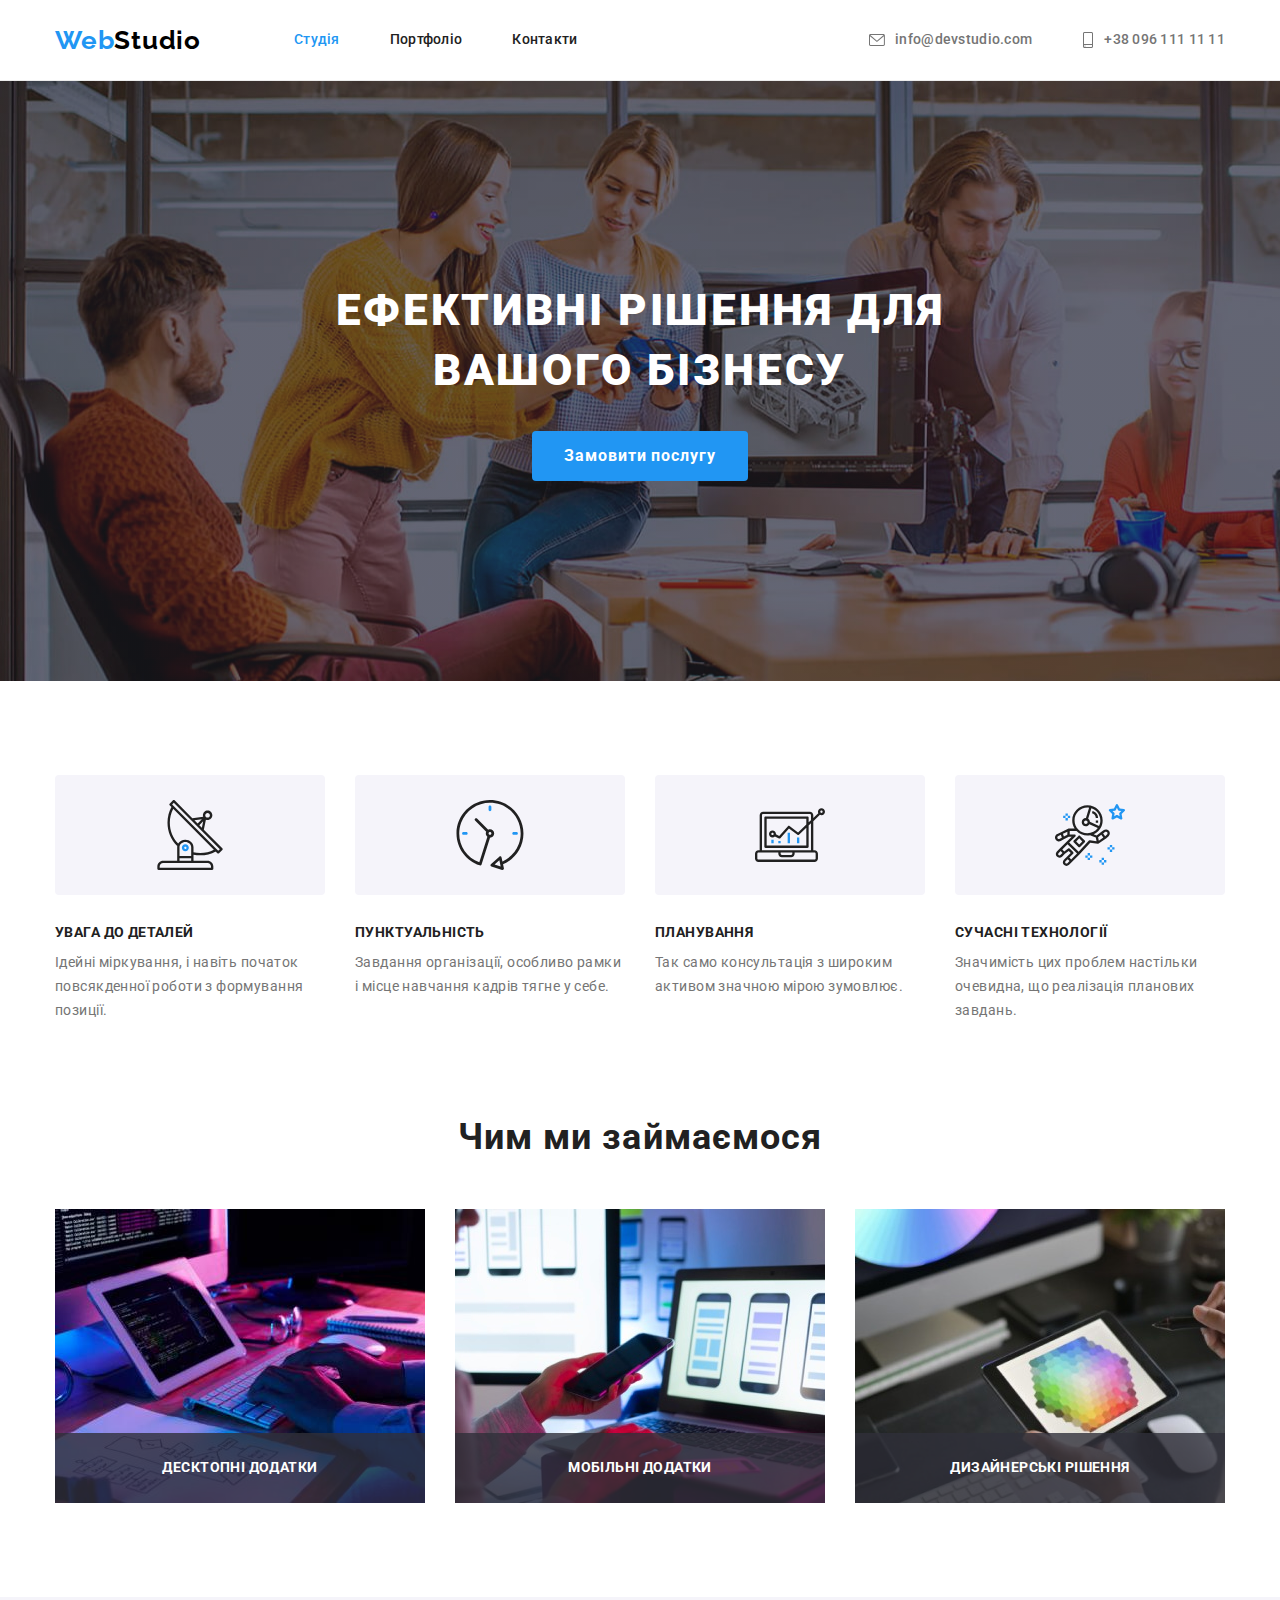
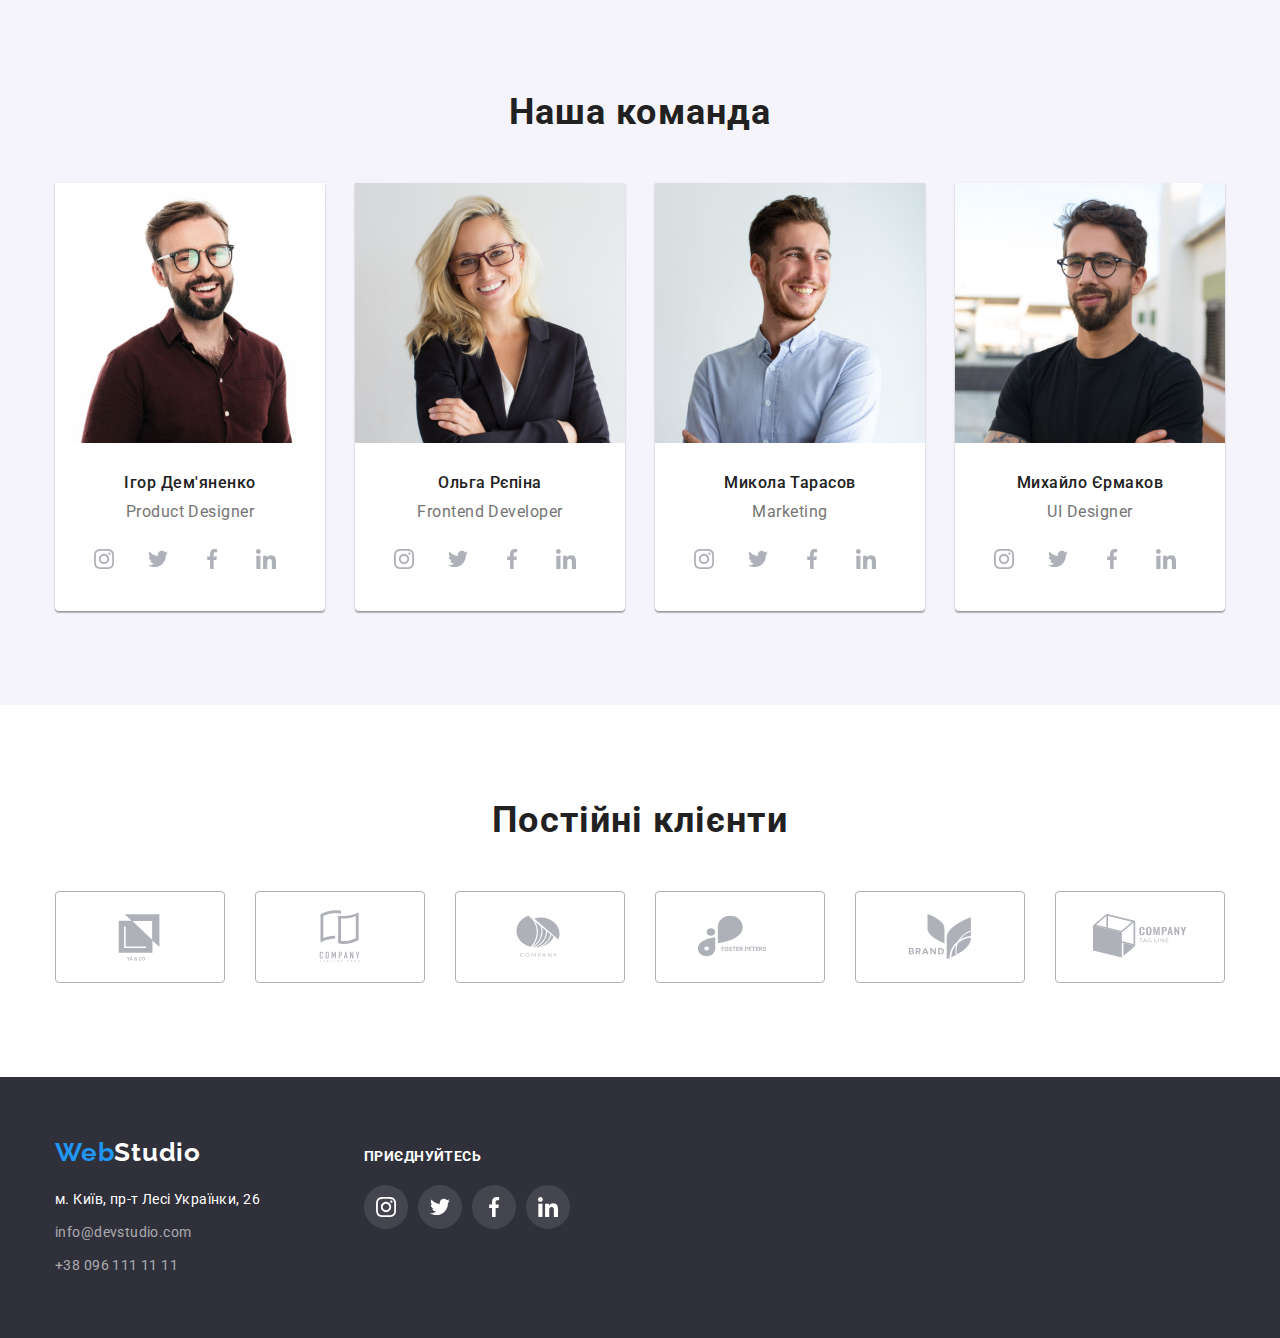
==== index.html @ 4f0ba71e "Create site" ====
<!DOCTYPE html>
<html lang="ua">
<head>
    <meta charset="UTF-8">
    <meta http-equiv="X-UA-Compatible" content="IE=edge">
    <meta name="viewport" content="width=i, initial-scale=1.0">
    <title>WebStudio</title>
    <link rel="stylesheet" href="https://cdnjs.cloudflare.com/ajax/libs/modern-normalize/1.0.0/modern-normalize.min.css"/>
    <link rel="preconnect" href="https://fonts.googleapis.com">
    <link rel="preconnect" href="https://fonts.gstatic.com" crossorigin>
    <link href="https://fonts.googleapis.com/css2?family=Raleway:wght@700&family=Roboto:wght@400;500;700;900&display=swap" rel="stylesheet">
    <link rel="stylesheet" href="./css/styles.css">
</head>
<body>
<header class="header">
    <div class="container main-nav">
    <nav class="nav">
     <a href="./index.html" class="logo"><span class="web">Web</span>Studio</a>
     <ul class="site-nav list">
      <li class="item"><a href="./index.html" class="link current">Студія</a></li>
      <li class="item"><a href="./portfolio.html" class="link">Портфоліо</a></li>
      <li class="item"><a href="" class="link">Контакти</a></li>
     </ul>
    </nav>
    <div class="site-aut list">
     <a href="mailto:info@devstudio.com" class="link left">
        <svg class="icon-item" width="16" height="12">
            <use href="./images/symbol-defs.svg#envelope"></use>
          </svg>
          info@devstudio.com </a>
     <a href="tel:+380961111111" class="link left">
        <svg class="icon-item" width="12" height="16">
            <use href="./images/symbol-defs.svg#smartphone"></use>
          </svg>
          +38 096 111 11 11</a>
    </div>
    </div> 
</header>
<main>
<div>
    <section class="section-hero">
       <h1 class="hero">Ефективні рішення для <br> вашого бізнесу</h1> 
       <button class="hero-btn" type="button">Замовити послугу</button>
    </section>
</div>
<section class="advantages section">
    <div class="container">
    <ul class="list about">
        <li class="list-advantages">
            <div class="item-advantages">
                <svg class="icon-advantages" width="70" height="70">
                    <use href="./images/symbol-defs.svg#antenna"></use>
                </svg>
            </div>
            <h3 class="litle-title">УВАГА ДО ДЕТАЛЕЙ</h3>
            <p class="about">Ідейні міркування, і навіть початок повсякденної роботи з формування позиції.</p>
        </li>
        <li class="list-advantages">
            <div class="item-advantages">
                <svg class="icon-advantages" width="70" height="70">
                    <use href="./images/symbol-defs.svg#clock"></use>
                </svg>
            </div>
            <h3 class="litle-title">ПУНКТУАЛЬНІСТЬ</h3>
            <p class="about">Завдання організації, особливо рамки і місце навчання кадрів тягне у себе.</p>
        </li>
        <li class="list-advantages">
            <div class="item-advantages">
                <svg class="icon-advantages" width="70" height="70">
                    <use href="./images/symbol-defs.svg#diagram"></use>
                </svg>
            </div>
            <h3 class="litle-title">ПЛАНУВАННЯ</h3>
            <p class="about">Так само консультація з широким активом значною мірою зумовлює.</p>
        </li>
        <li class="list-advantages">
            <div class="item-advantages">
                <svg class="icon-advantages" width="70" height="70">
                    <use href="./images/symbol-defs.svg#astronaut"></use>
                </svg>
            </div>
            <h3 class="litle-title">СУЧАСНІ ТЕХНОЛОГІЇ</h3>
            <p class="about">Значимість цих проблем настільки очевидна, що реалізація планових завдань.</p>
        </li>
    </ul>
</div>
</section>
<section class="section"> 
    <div class="container">
    <h2 class="section-title">Чим ми займаємося</h2>
    <ul class="list subcject">
        <li class="item-subcject"><img src="./images/box1.jpg"
            alt="програмування"
            width="370"
            Height="294">
        <h3 class="text-subcject">Десктопні додатки</h3>
        </li>
        <li class="item-subcject"><img src="./images/box2.jpg"
            alt="додатки"
            width="370"
            Height="294">
        <h3 class="text-subcject">Мобільні додатки</h3>
        </li>
        <li class="item-subcject"><img src="./images/box3.jpg"
            alt="дизайн"
            width="370"
            Height="294">
        <h3 class="text-subcject">Дизайнерські рішення</h3>
        </li>
    </ul>
</div>
</section>
<section class="section-team"> 
    <div class="container">
    <h2 class="section-title">Наша команда</h2>
    <ul class="list team">
        <li class="team-list">
            <img src="./images/img.jpg"
            alt="Ігор Дем'яненко"
            width="270"
            Height="260">
            <div class="team-container">
            <h3 class="name">Ігор Дем'яненко</h3>
            <p class="position">Product Designer</p>
            <ul class="icon-list">
                <li class="social-team"> <a href="./index.html" class="link-team" target="_blank" rel="noreferrer noopener "><svg class="icon-team" width="20" height="20"><use href="./images/symbol-defs.svg#instagram"></use></svg></a></li>
                <li class="social-team"> <a href="./index.html" class="link-team" target="_blank" rel="noreferrer noopener "><svg class="icon-team" width="20" height="20"><use href="./images/symbol-defs.svg#twitter"></use></svg></a></li>
                <li class="social-team"> <a href="./index.html" class="link-team" target="_blank" rel="noreferrer noopener "><svg class="icon-team" width="20" height="20"><use href="./images/symbol-defs.svg#facebook"></use></svg></a></li>
                <li class="social-team"> <a href="./index.html" class="link-team" target="_blank" rel="noreferrer noopener "><svg class="icon-team" width="20" height="20"><use href="./images/symbol-defs.svg#linkedin"></use></svg></a></li>
           </ul>
        </div>
        </li>
        <li class="team-list">
            <img src="./images/img1.jpg"
            alt="Ольга Рєпіна"
            width="270"
            Height="260">
            <div class="team-container">
            <h3 class="name">Ольга Рєпіна</h3>
            <p class="position">Frontend Developer</p>
            <ul class="icon-list">
                <li class="social-team"> <a href="./index.html" class="link-team" target="_blank" rel="noreferrer noopener "><svg class="icon-team" width="20" height="20"><use href="./images/symbol-defs.svg#instagram"></use></svg></a></li>
                <li class="social-team"> <a href="./index.html" class="link-team" target="_blank" rel="noreferrer noopener "><svg class="icon-team" width="20" height="20"><use href="./images/symbol-defs.svg#twitter"></use></svg></a></li>
                <li class="social-team"> <a href="./index.html" class="link-team" target="_blank" rel="noreferrer noopener "><svg class="icon-team" width="20" height="20"><use href="./images/symbol-defs.svg#facebook"></use></svg></a></li>
                <li class="social-team"> <a href="./index.html" class="link-team" target="_blank" rel="noreferrer noopener "><svg class="icon-team" width="20" height="20"><use href="./images/symbol-defs.svg#linkedin"></use></svg></a></li>
           </ul>
            </div>        
        </li>
        <li class="team-list">
            <img src="./images/img2.jpg"
            alt="Микола Тарасов"
            width="270"
            Height="260">
            <div class="team-container">
            <h3 class="name">Микола Тарасов</h3>
            <p class="position">Marketing</p>
            <ul class="icon-list">
                <li class="social-team"> <a href="./index.html" class="link-team" target="_blank" rel="noreferrer noopener "><svg class="icon-team" width="20" height="20"><use href="./images/symbol-defs.svg#instagram"></use></svg></a></li>
                <li class="social-team"> <a href="./index.html" class="link-team" target="_blank" rel="noreferrer noopener "><svg class="icon-team" width="20" height="20"><use href="./images/symbol-defs.svg#twitter"></use></svg></a></li>
                <li class="social-team"> <a href="./index.html" class="link-team" target="_blank" rel="noreferrer noopener "><svg class="icon-team" width="20" height="20"><use href="./images/symbol-defs.svg#facebook"></use></svg></a></li>
                <li class="social-team"> <a href="./index.html" class="link-team" target="_blank" rel="noreferrer noopener "><svg class="icon-team" width="20" height="20"><use href="./images/symbol-defs.svg#linkedin"></use></svg></a></li>
           </ul>
            </div>
        </li>
        <li class="team-list">
            <img src="./images/img3.jpg"
            alt="Михайло Єрмаков"
            width="270"
            Height="260">
            <div class="team-container">
            <h3 class="name">Михайло Єрмаков</h3>
            <p class="position">UI Designer</p>
            <ul class="icon-list">
                <li class="social-team"> <a href="./index.html" class="link-team" target="_blank" rel="noreferrer noopener "><svg class="icon-team" width="20" height="20"><use href="./images/symbol-defs.svg#instagram"></use></svg></a></li>
                <li class="social-team"> <a href="./index.html" class="link-team" target="_blank" rel="noreferrer noopener "><svg class="icon-team" width="20" height="20"><use href="./images/symbol-defs.svg#twitter"></use></svg></a></li>
                <li class="social-team"> <a href="./index.html" class="link-team" target="_blank" rel="noreferrer noopener "><svg class="icon-team" width="20" height="20"><use href="./images/symbol-defs.svg#facebook"></use></svg></a></li>
                <li class="social-team"> <a href="./index.html" class="link-team" target="_blank" rel="noreferrer noopener "><svg class="icon-team" width="20" height="20"><use href="./images/symbol-defs.svg#linkedin"></use></svg></a></li>
           </ul>
            </div>
        </li>
    </ul>
</div>
</section>
<section class="section"> 
    <div class="container">
    <h2 class="section-title">Постійні клієнти</h2>
    <ul class="list-clients">
        <li class="item-clients"> <a href="./index.html" class="link-clients" target="_blank" rel="noreferrer noopener "><svg class="icon-clients" width="106" height="60"><use href="./images/symbol-defs.svg#logo-1"></use></svg></a></li>
        <li class="item-clients"> <a href="./index.html" class="link-clients" target="_blank" rel="noreferrer noopener "><svg class="icon-clients" width="106" height="60"><use href="./images/symbol-defs.svg#logo-2"></use></svg></a></li>
        <li class="item-clients"> <a href="./index.html" class="link-clients" target="_blank" rel="noreferrer noopener "><svg class="icon-clients" width="106" height="60"><use href="./images/symbol-defs.svg#logo-3"></use></svg></a></li>
        <li class="item-clients"> <a href="./index.html" class="link-clients" target="_blank" rel="noreferrer noopener "><svg class="icon-clients" width="106" height="60"><use href="./images/symbol-defs.svg#logo-4"></use></svg></a></li>
        <li class="item-clients"> <a href="./index.html" class="link-clients" target="_blank" rel="noreferrer noopener "><svg class="icon-clients" width="106" height="60"><use href="./images/symbol-defs.svg#logo-5"></use></svg></a></li>
        <li class="item-clients"> <a href="./index.html" class="link-clients" target="_blank" rel="noreferrer noopener "><svg class="icon-clients" width="106" height="60"><use href="./images/symbol-defs.svg#logo-6"></use></svg></a></li>    
    </ul>
</div>
</section>
</main>
<footer class="footer">
    <div class="container-footer ">
        <div>
    <a href="./index.html" class="logo footer-logo"><span class="web">Web</span>Studio</a>
    <address>
        <ul class="list address">
            <li class="link-footer">
                <a href="https://goo.gl/maps/SaU15wjeWkqxpZbNA" class="link map"> м. Київ, пр-т Лесі Українки, 26</a>
            </li>
            <li class="link-footer">
                <a href="mailto:info@devstudio.com" class="link">info@devstudio.com</a>
            </li>
            <li class="link-footer">
                <a href="tel:+380961111111" class="link">+38 096 111 11 11</a>
            </li>
        </ul>
    </address>
    </div>
    <div class="container-icon">
    <h3 class="footer-title">приєднуйтесь</h3>
    <ul class="icon-footer">
        <li> <a href="./index.html" class="social-footer" target="_blank" rel="noreferrer noopener "><svg class="icon-team" width="20" height="20"><use href="./images/symbol-defs.svg#instagram"></use></svg></a></li>
        <li> <a href="./index.html" class="social-footer" target="_blank" rel="noreferrer noopener "><svg class="icon-team" width="20" height="20"><use href="./images/symbol-defs.svg#twitter"></use></svg></a></li>
        <li> <a href="./index.html" class="social-footer" target="_blank" rel="noreferrer noopener "><svg class="icon-team" width="20" height="20"><use href="./images/symbol-defs.svg#facebook"></use></svg></a></li>
        <li> <a href="./index.html" class="social-footer" target="_blank" rel="noreferrer noopener "><svg class="icon-team" width="20" height="20"><use href="./images/symbol-defs.svg#linkedin"></use></svg></a></li>
   </ul>
    </div>
</div>
</footer>
<div class="backdrop is-hidden">
    <div class="modal">
        <p>
            Lorem ipsum dolor sit amet consectetur adipisicing elit. Recusandae veniam non consequatur labore quidem. Possimus facere, porro corporis ab quam nihil molestias magnam architecto dolorum optio fuga placeat necessitatibus debitis!
        </p>
        <button>closed</button>
    </div>
</div>
</body>
</html>
---- css/styles.css ----
:root {
    --main-text: #757575;
    --text:#212121;
    --active:#2196F3;
    --footer:#2F303A;
}
body {
    font-family: 'roboto';
    color: var(--main-text);
    margin: 0px;
}
h1, h2, h3, h4, h5, h6 {
    margin: 0px;
}
.section, .section-team {
    padding-top: 94px;
    padding-bottom: 94px;
}
ul{
    list-style: none;
    padding: 0;
    margin: 0;
}

p{
    margin: 0;
}
.container{
    margin-left: auto;
    margin-right: auto;
    width: 1200px;
    padding-left: 15px;
    padding-right: 15px;
}
.header {
    border-bottom: 1px solid #ECECEC;
}
.main-nav{
    display: flex;
    align-items: center;
}

.logo {
    font-family: 'Raleway';
    font-weight: 700;
    font-size: 26px;
    line-height: 1.19;
    letter-spacing: 0.03em;
    color: #000000;
    text-decoration: none;
    align-items: center;
    margin-right: 93px;
    } 
.site-nav .link {
    font-weight: 500;
    font-size: 14px;
    line-height: 1.14;
    letter-spacing: 0.02em;
    color: var(--text);
}

/* nav */
.site-nav {
    display: flex;
    margin-bottom: 0;
    padding-left: 0;
}
.container .nav {
    display: flex;
    align-items: center;
}

.site-nav .link {
    display: block;
    padding-top: 32px;
    padding-bottom: 32px;
    margin-bottom: o;
}
.site-nav .item:not(:last-child) {
    margin-right: 50px;
}
.site-nav .link:hover,
.site-nav .link:focus {
    color: var(--active);
}
.site-aut .link {
    font-weight: 500;
    font-size: 14px;
    line-height: 1.14;
    letter-spacing: 0.02em;
    color: var(--main-text);
}

.site-aut {
    display: flex;
    margin-left: auto;
}
.site-aut .link:hover,
.site-aut .link:focus {
    color: var(--active);
}
.list {
    margin-top: 0;
    list-style: none;}
.link {
    text-decoration: none;
}
.web, .list .current{
    color: var(--active);
}

.site-aut .link:not(:last-child) {
    margin-right: 50px;
}

.left {
    flex-wrap: wrap;
    align-items: center;
    gap: 10;
    display: flex;
}

/* main */
.section-hero {
    max-width: 1600px;
    margin-left: auto;
    margin-right: auto;
    background-image: linear-gradient(rgba(47, 48, 58, 0.4), rgba(47, 48, 58, 0.4)), url(../images/hero.jpg);
    background-repeat: no-repeat;
    background-size: cover;
    padding-bottom: 200px;
    padding-top: 200px; 
    background-color: var(--footer);
}
.hero {
    margin-left: auto;
    margin-right: auto;
    font-weight: 900;
    font-size: 44px;
    line-height: 1.36;
    text-align: center;
    letter-spacing: 0.06em;
    text-transform: uppercase;
    color: #FFFFFF;
}


.hero-btn {
    margin-top: 30px;
    margin-left: auto;
    margin-right: auto;
    padding: 10px 32px;
    border: var(--active);
    border-radius: 4px;


    font-weight: 700;
    font-size: 16px;
    line-height: 1.88;
    display: flex;
    align-items: center;
    text-align: center;
    letter-spacing: 0.06em;
    color: #ffffff; ;
    background-color: var(--active);
}
.btn, .hero-btn {cursor: pointer;}

.btn:hover {
    color: #ffffff;
    background-color: var(--active);
    box-shadow: 0px 3px 1px rgb(0 0 0 / 10%), 0px 1px 2px rgb(0 0 0 / 8%), 0px 2px 2px rgb(0 0 0 / 12%);
}

.btn:hover,
.btn:focus, 
.hero-btn {
    color: #ffffff; ;
    background-color: var(--active);
}
/* .list {
    display: flex;
    flex-wrap: wrap;
    gap: 30px;
} */
.icon-item {
    fill: currentColor;
    margin-right: 10px;
}
.about {
    display: flex;
}
.advantages {
    padding-bottom: 0;
}
.list-advantages:last-child {
    margin-right: 0;
}
.item-advantages {
    height: 120px;
    background-color: #F5F4FA;
    align-items: center;
    display: flex;
    flex-wrap: wrap;
    border-radius: 4px;
    margin-bottom: 30px;
    justify-content: center;
}

.subcject {
    display: flex;
}
.item-subcject{
    margin-right: 30px;
    position: relative;
}
.item-subcject:last-child {
    margin-right: 0;
}

.text-subcject {
    font-family: 'Roboto';
    font-style: normal;
    font-size: 14px;
    line-height: 1.14;
    text-align: center;
    letter-spacing: 0.03em;
    text-transform: uppercase;    
    color: #FFFFFF;
    position: absolute;
    display: flex;
    justify-content: center;
    align-items: center;
    width: 370px;
    height: 70px;
    bottom: 0;
    background: rgba(47, 48, 58, 0.8);
}
.list .brand{
    font-weight: 700;
    font-size: 18px;
    line-height: 2;
    letter-spacing: 0.06em;
    color: var(--text);
}
.list-advantages {
max-width: 270px;
margin-right: 30px;
}
.list .group {
    font-size: 16px;
    line-height:  1.88;
    letter-spacing: 0.03em;
}
.litle-title {
    font-size: 14px;
    line-height: 1.14;
    letter-spacing: 0.03em;
    text-transform: uppercase;
    color: var(--text);
    margin-bottom: 10px;
}
.about {
    line-height: 1.71;
    font-size: 14px;
    letter-spacing: 0.03em;
}

.section-title {
    margin-bottom: 50px;
    font-size: 36px;
    line-height: 1.17;
    text-align: center;
    letter-spacing: 0.03em;
    color: var(--text);
}
.team-list {
    width: 270px;
    min-height: 428px;
    margin-right: 30px;
}
.team-list:last-child {
    margin-right: 0;
}

.icon-list {
    fill: #AFB1B8;
    justify-content: center;
    align-items: center;
    display: flex;
    margin-left: auto;
    margin-right: auto;
}
.link-team {
    width: 44px;
    height: 44px; 
    margin-right: 10px;
    border-radius: 50%;
    justify-content: center;
    align-items: center;
    display: flex;
    fill: #AFB1B8;
}
.link-team:hover,
.link-team:focus {
    fill: #FFFFFF;
    background-color: var(--active);
}
.team {
    display: flex;
}

.team-container {
    margin-right: auto;
    margin-left: auto;
    padding-top: 30px;
    padding-bottom: 30px;
}
.name {
    margin-bottom: 10px;
}
.name, .position {
    font-weight: 500;
    font-size: 16px;
    line-height: 1.19;
    text-align: center;
    letter-spacing: 0.03em;
}
.name {
    color: var(--text);
}
.position {
    margin-bottom: 16px;
    font-weight: 400;
}
.section-team{
    background-color: #F5F4FA;
}
.team-list {
    box-shadow: 0px 1px 3px rgba(0, 0, 0, 0.12), 0px 1px 1px rgba(0, 0, 0, 0.14), 0px 2px 1px rgba(0, 0, 0, 0.2);
border-radius: 0px 0px 4px 4px;
    background: #FFFFFF; 
}
.list-clients {
    display: flex;
}
.link-clients {
    border: 1px solid #AFB1B8;
    border-radius: 4px;  
    display: flex;
    justify-content: center;
    align-items: center;
    width: 170px;
    height: 92px;
    fill: #AFB1B8;
}
.link-clients:hover,
.link-clients:focus  {
    border: 1px solid var(--active);
    fill: var(--active);

}


.item-clients{
    margin-right: 30px;
}

/* footer */
.footer {
    background: var(--footer);
    padding-top: 60px;
    padding-bottom: 60px;
}

.footer .logo {
    color: #FFFFFF;
}

.footer .link {
    font-style: normal;
    font-weight: 400;
    font-size: 14px;
    line-height: 1.71;
    letter-spacing: 0.03em;
    color: rgba(255, 255, 255, 0.6)
}

.footer .map {
    color:#ffffff;
}
.footer .link:hover,
.footer .link:focus{color:var(--active);}

.container-footer{
    margin-left: auto;
    margin-right: auto;
    width: 1200px;
    padding-left: 15px;
    padding-right: 15px;
}
.link-footer {
    margin-bottom: 9px;
}
.link-footer:last-child {
    margin-bottom: 0;
}
.footer-logo {
    display: inline-block;
    margin-bottom: 20px;
}
.none-title {
    display: none;
}
 .footer-title {
font-weight: 700;
font-size: 14px;
line-height: 1.14;
letter-spacing: 0.03em;
text-transform: uppercase;
color: #FFFFFF;
margin-bottom: 20px;
 }




 .icon-footer {
    fill: #AFB1B8;
    align-items: center;
    display: flex;
}
.social-footer {
    width: 44px;
    height: 44px; 
    margin-right: 10px;
    border-radius: 50%;
    justify-content: center;
    align-items: center;
    display: flex;
    fill: #ffffff;
    background: rgba(255, 255, 255, 0.1);
}
.social-footer:hover,
.social-footer:focus {
    fill: #FFFFFF;
    background-color: var(--active);
}
.container-icon {
    margin-left: 70px; 
    width: 206px;
    height: 80px;

}
.container-footer {
    display: flex;
    align-items: baseline;
    justify-content: start;
    
}




/* portfolio */
.filters {
    display: flex;
    align-items: center;
    margin-right: auto;
    margin-left: auto;
    justify-content: center;
    margin-bottom: 50px;
}
/* .btn-filters{
   margin-right: 30px;
} */
.filters .btn-filters:not(:last-child) {
    margin-right: 8px;
}
.btn{
    align-items: center;
    padding: 6px 22px;
    border: var(--active);
    border-radius: 4px;
    
    font-family: 'Roboto';
    font-weight: 500;
    font-size: 16px;
    line-height: 1.62;
    text-align: center;
    letter-spacing: 0.03em;
    color: var(--text);
}  
.category {
    display: flex;
    flex-wrap: wrap;
    gap: 30px;
}
.item-category {
    padding: 20px 24px;
    border-bottom: 1px solid #eeeeee;
    border-left: 1px solid #eeeeee;
    border-right: 1px solid #eeeeee;
}
img {
    display: block;
}
.img-cat {
    position: relative;
    overflow: hidden;
}
.text-cat{
    display: flex;
    position: absolute;
    top: 0;
    left: 0;
    width: 100%;
    height: 100%;
    padding: 63px 24px;
    font-weight: 400;
    font-size: 18px;
    line-height: 1.56;
    letter-spacing: 0.03em;
    color: #ffffff;
    background-color: rgba(33, 150, 243, 0.9);
    transform: translateY(100%);
    transition: transform 250ms var(--cubic);
}
.brand {
    margin-bottom: 4px;
}

.item-cat:hover {
    background: #FFFFFF;
    box-shadow: 0px 1px 1px rgba(0, 0, 0, 0.12), 0px 4px 4px rgba(0, 0, 0, 0.06), 1px 4px 6px rgba(0, 0, 0, 0.16);
}

.img-cat:hover .text-cat{
    transform: translateY(0);
}
.backdrop {
    position: fixed;
    top: 0;
    left: 0;
    width: 100%;
    height: 100%;
    background-color: #2196F3;
}
.backdrop.is-hidden {
    opacity: 0;
    pointer-events: none;
}

.modal {
    position: absolute;
    top: 50%;
    left: 50%;

    transform: translate(-50%, -50%);
    background-color: #FFFFFF;
    min-height: 300px;
    min-width:400px ;
    padding: 15px;
}
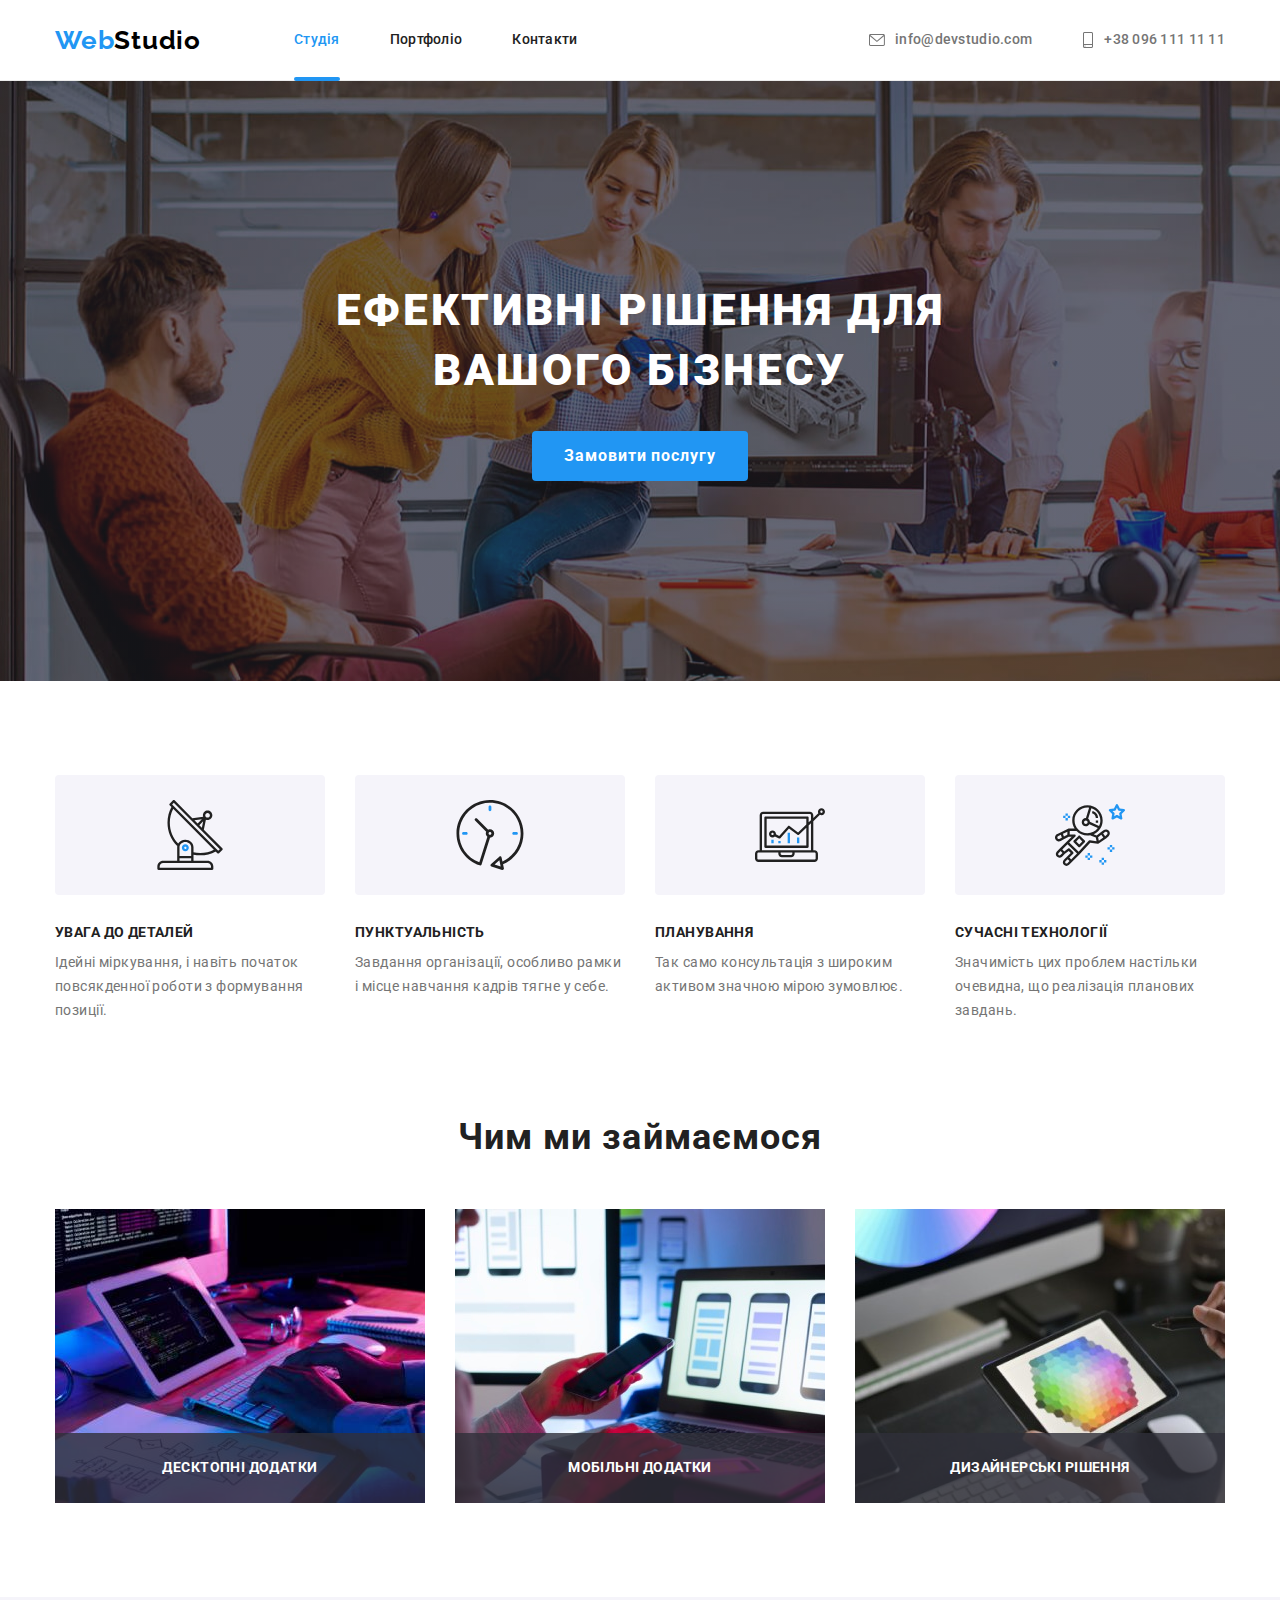
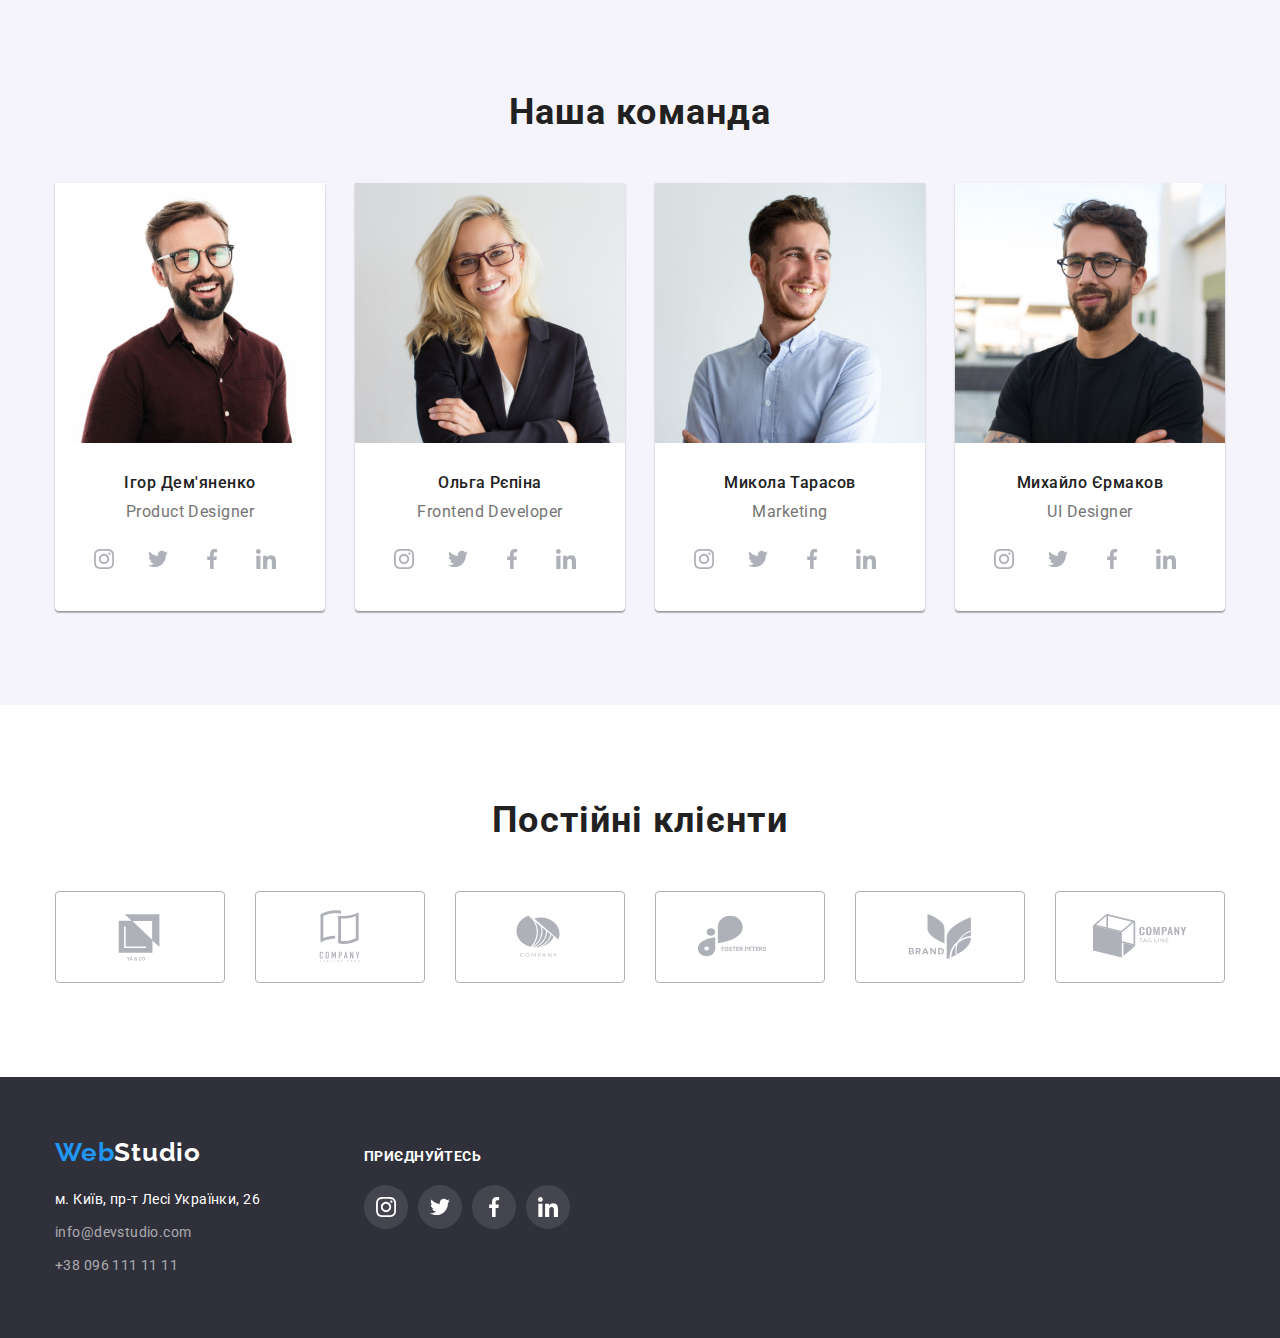
==== commit 8dce5d79: "Add animation" ====
--- a/index.html
+++ b/index.html
@@ -40,7 +40,7 @@
 <div>
     <section class="section-hero">
        <h1 class="hero">Ефективні рішення для <br> вашого бізнесу</h1> 
-       <button class="hero-btn" type="button">Замовити послугу</button>
+       <button class="hero-btn" type="button" data-modal-open>Замовити послугу</button>
     </section>
 </div>
 <section class="advantages section">
@@ -223,14 +223,12 @@
    </ul>
     </div>
 </div>
+<div class="backdrop is-hidden" data-modal>
+    <div class="modal">
+        <button>closed</button>
+    </div>
+</div>
+<script src="./js/modal.js"></script>
 </footer>
-<div class="backdrop is-hidden">
-    <div class="modal">
-        <p>
-            Lorem ipsum dolor sit amet consectetur adipisicing elit. Recusandae veniam non consequatur labore quidem. Possimus facere, porro corporis ab quam nihil molestias magnam architecto dolorum optio fuga placeat necessitatibus debitis!
-        </p>
-        <button>closed</button>
-    </div>
-</div>
 </body>
 </html>--- a/css/styles.css
+++ b/css/styles.css
@@ -3,6 +3,7 @@
     --text:#212121;
     --active:#2196F3;
     --footer:#2F303A;
+    --cubic:cubic-bezier(0.4, 0, 0.2, 1);
 }
 body {
     font-family: 'roboto';
@@ -81,6 +82,8 @@
 }
 .site-nav .link:hover,
 .site-nav .link:focus {
+    transition: transform 250ms var(--cubic);
+    transition-timing-function: var(--cubic);
     color: var(--active);
 }
 .site-aut .link {
@@ -97,6 +100,8 @@
 }
 .site-aut .link:hover,
 .site-aut .link:focus {
+    transition: transform 250ms var(--cubic);
+    transition-timing-function: var(--cubic);
     color: var(--active);
 }
 .list {
@@ -108,7 +113,15 @@
 .web, .list .current{
     color: var(--active);
 }
-
+.current::after {
+    content: '';
+    position: absolute;
+    width: 100%;
+    height: 4px;
+    top: 77px;
+    background-color: var(--active);
+    border-radius: 2px;
+}
 .site-aut .link:not(:last-child) {
     margin-right: 50px;
 }
@@ -119,7 +132,10 @@
     gap: 10;
     display: flex;
 }
-
+.site-nav .link {
+    position: relative;
+    display: flex;
+}
 /* main */
 .section-hero {
     max-width: 1600px;
@@ -167,6 +183,8 @@
 .btn, .hero-btn {cursor: pointer;}
 
 .btn:hover {
+    transition: transform 250ms var(--cubic);
+    transition-timing-function: var(--cubic);
     color: #ffffff;
     background-color: var(--active);
     box-shadow: 0px 3px 1px rgb(0 0 0 / 10%), 0px 1px 2px rgb(0 0 0 / 8%), 0px 2px 2px rgb(0 0 0 / 12%);
@@ -175,6 +193,8 @@
 .btn:hover,
 .btn:focus, 
 .hero-btn {
+    transition: transform 250ms var(--cubic);
+    transition-timing-function: var(--cubic);
     color: #ffffff; ;
     background-color: var(--active);
 }
@@ -303,6 +323,8 @@
 }
 .link-team:hover,
 .link-team:focus {
+    transition: transform 250ms var(--cubic);
+    transition-timing-function: var(--cubic);
     fill: #FFFFFF;
     background-color: var(--active);
 }
@@ -356,6 +378,8 @@
 }
 .link-clients:hover,
 .link-clients:focus  {
+    transition: transform 250ms var(--cubic);
+    transition-timing-function: var(--cubic);
     border: 1px solid var(--active);
     fill: var(--active);
 
@@ -445,6 +469,8 @@
 .social-footer:focus {
     fill: #FFFFFF;
     background-color: var(--active);
+    transition: transform 250ms var(--cubic);
+    transition-timing-function: var(--cubic);
 }
 .container-icon {
     margin-left: 70px; 
@@ -531,12 +557,16 @@
 }
 
 .item-cat:hover {
+    transition: transform 250ms var(--cubic);
+    transition-timing-function: var(--cubic);
     background: #FFFFFF;
     box-shadow: 0px 1px 1px rgba(0, 0, 0, 0.12), 0px 4px 4px rgba(0, 0, 0, 0.06), 1px 4px 6px rgba(0, 0, 0, 0.16);
 }
 
 .img-cat:hover .text-cat{
     transform: translateY(0);
+    transition: transform 250ms var(--cubic);
+    transition-timing-function: var(--cubic);
 }
 .backdrop {
     position: fixed;
@@ -544,7 +574,9 @@
     left: 0;
     width: 100%;
     height: 100%;
-    background-color: #2196F3;
+    background-color: rgba(0,0,0,0.2);
+    opacity: 1;
+    visibility: visible;
 }
 .backdrop.is-hidden {
     opacity: 0;
@@ -555,10 +587,12 @@
     position: absolute;
     top: 50%;
     left: 50%;
-
-    transform: translate(-50%, -50%);
+    transform: translate(-50%,-50%) scale(1);
+    width: 528px;
+    height: 581px;
     background-color: #FFFFFF;
-    min-height: 300px;
-    min-width:400px ;
-    padding: 15px;
+    border-radius: 4px;
+    box-shadow: 0px 1px 3px rgb(0 0 0 / 12%), 0px 1px 1px rgb(0 0 0 / 14%), 0px 2px 1px rgb(0 0 0 / 20%);
+    transition: transform 250ms var(--cubic);
+    transition-timing-function: var(--cubic);
 }